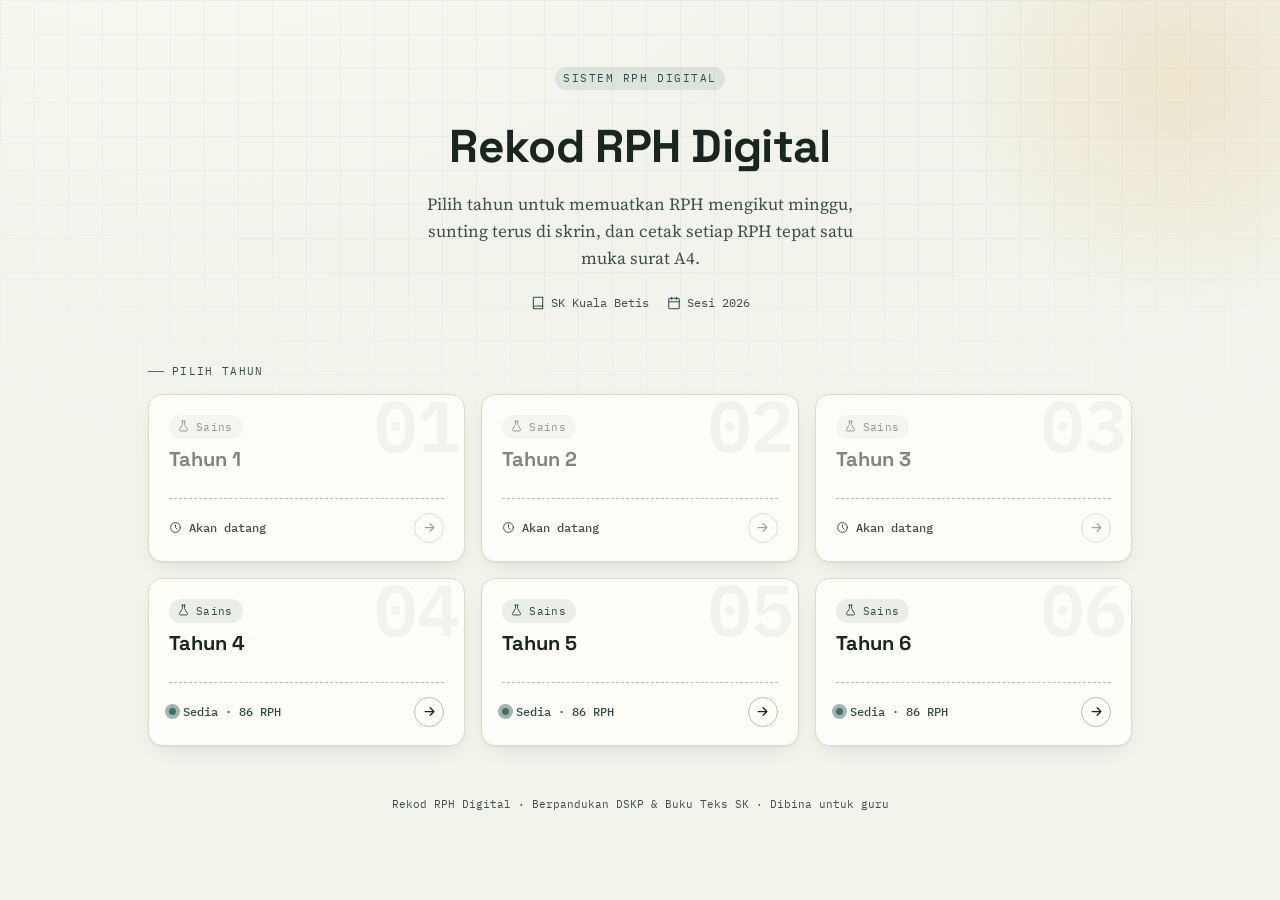
==== index.html @ 285563a9 "add data for y5 and 6" ====
<!DOCTYPE html>
<html lang="ms">
<head>
<meta charset="UTF-8">
<meta name="viewport" content="width=device-width, initial-scale=1, maximum-scale=5">
<title>Sistem RPH Digital · SK Kuala Betis</title>
<meta name="description" content="Pilih tahun untuk menyunting dan mencetak Rancangan Pengajaran Harian (RPH).">

<link rel="preconnect" href="https://fonts.googleapis.com">
<link rel="preconnect" href="https://fonts.gstatic.com" crossorigin>
<link href="https://fonts.googleapis.com/css2?family=Space+Grotesk:wght@500;600;700&family=Source+Serif+4:opsz,wght@8..60,400;8..60,600&family=IBM+Plex+Mono:wght@400;500;600&display=swap" rel="stylesheet">

<link rel="stylesheet" href="assets/style.css">
<link rel="stylesheet" href="assets/landing.css">
</head>
<body class="landing">

<div class="landing-backdrop" aria-hidden="true"></div>
<div class="landing-blob" aria-hidden="true"></div>

<header class="hero">
  <span class="brand-mark">SISTEM RPH DIGITAL</span>
  <h1>Rekod RPH Digital</h1>
  <p>Pilih tahun untuk memuatkan RPH mengikut minggu, sunting terus di skrin, dan cetak setiap RPH tepat satu muka surat A4.</p>
  <div class="hero-meta">
    <span>
      <svg viewBox="0 0 24 24" fill="none" stroke-width="1.8" stroke-linecap="round" stroke-linejoin="round"><path d="M4 19.5A2.5 2.5 0 0 1 6.5 17H20"/><path d="M6.5 2H20v20H6.5A2.5 2.5 0 0 1 4 19.5v-15A2.5 2.5 0 0 1 6.5 2z"/></svg>
      SK Kuala Betis
    </span>
    <span>
      <svg viewBox="0 0 24 24" fill="none" stroke-width="1.8" stroke-linecap="round" stroke-linejoin="round"><rect x="3" y="4" width="18" height="18" rx="2"/><path d="M16 2v4M8 2v4M3 10h18"/></svg>
      Sesi 2026
    </span>
  </div>
</header>

<section class="year-section" aria-label="Senarai tahun">
  <p class="section-label">Pilih Tahun</p>
  <div class="year-grid" id="yearGrid">
    <!-- Tahun 1 -->
    <div class="year-card is-disabled" role="group" aria-label="Tahun 1, akan datang">
      <span class="year-num">01</span>
      <span class="subject-chip">
        <svg viewBox="0 0 24 24" fill="none" stroke-width="1.8" stroke-linecap="round" stroke-linejoin="round"><path d="M9 2h6M10 2v6.2a2 2 0 0 1-.4 1.2L4.8 17a2 2 0 0 0 1.6 3.2h11.2A2 2 0 0 0 19.2 17l-4.8-7.6A2 2 0 0 1 14 8.2V2"/></svg>
        Sains
      </span>
      <h2 class="year-card-title">Tahun 1</h2>
      <div class="status-row">
        <span class="status-text">
          <svg viewBox="0 0 24 24" width="13" height="13" fill="none" stroke="currentColor" stroke-width="1.8" stroke-linecap="round" stroke-linejoin="round"><circle cx="12" cy="12" r="9"/><path d="M12 7v5l3 3"/></svg>
          Akan datang
        </span>
        <span class="card-arrow"><svg viewBox="0 0 24 24" fill="none" stroke-width="2" stroke-linecap="round" stroke-linejoin="round"><path d="M5 12h14M13 6l6 6-6 6"/></svg></span>
      </div>
    </div>

    <!-- Tahun 2 -->
    <div class="year-card is-disabled" role="group" aria-label="Tahun 2, akan datang">
      <span class="year-num">02</span>
      <span class="subject-chip">
        <svg viewBox="0 0 24 24" fill="none" stroke-width="1.8" stroke-linecap="round" stroke-linejoin="round"><path d="M9 2h6M10 2v6.2a2 2 0 0 1-.4 1.2L4.8 17a2 2 0 0 0 1.6 3.2h11.2A2 2 0 0 0 19.2 17l-4.8-7.6A2 2 0 0 1 14 8.2V2"/></svg>
        Sains
      </span>
      <h2 class="year-card-title">Tahun 2</h2>
      <div class="status-row">
        <span class="status-text">
          <svg viewBox="0 0 24 24" width="13" height="13" fill="none" stroke="currentColor" stroke-width="1.8" stroke-linecap="round" stroke-linejoin="round"><circle cx="12" cy="12" r="9"/><path d="M12 7v5l3 3"/></svg>
          Akan datang
        </span>
        <span class="card-arrow"><svg viewBox="0 0 24 24" fill="none" stroke-width="2" stroke-linecap="round" stroke-linejoin="round"><path d="M5 12h14M13 6l6 6-6 6"/></svg></span>
      </div>
    </div>

    <!-- Tahun 3 -->
    <div class="year-card is-disabled" role="group" aria-label="Tahun 3, akan datang">
      <span class="year-num">03</span>
      <span class="subject-chip">
        <svg viewBox="0 0 24 24" fill="none" stroke-width="1.8" stroke-linecap="round" stroke-linejoin="round"><path d="M9 2h6M10 2v6.2a2 2 0 0 1-.4 1.2L4.8 17a2 2 0 0 0 1.6 3.2h11.2A2 2 0 0 0 19.2 17l-4.8-7.6A2 2 0 0 1 14 8.2V2"/></svg>
        Sains
      </span>
      <h2 class="year-card-title">Tahun 3</h2>
      <div class="status-row">
        <span class="status-text">
          <svg viewBox="0 0 24 24" width="13" height="13" fill="none" stroke="currentColor" stroke-width="1.8" stroke-linecap="round" stroke-linejoin="round"><circle cx="12" cy="12" r="9"/><path d="M12 7v5l3 3"/></svg>
          Akan datang
        </span>
        <span class="card-arrow"><svg viewBox="0 0 24 24" fill="none" stroke-width="2" stroke-linecap="round" stroke-linejoin="round"><path d="M5 12h14M13 6l6 6-6 6"/></svg></span>
      </div>
    </div>

    <!-- Tahun 4 — active -->
    <a class="year-card is-active" href="rph-sains-tahun4.html" aria-label="Tahun 4, Sains, sedia digunakan">
      <span class="year-num">04</span>
      <span class="subject-chip">
        <svg viewBox="0 0 24 24" fill="none" stroke-width="1.8" stroke-linecap="round" stroke-linejoin="round"><path d="M9 2h6M10 2v6.2a2 2 0 0 1-.4 1.2L4.8 17a2 2 0 0 0 1.6 3.2h11.2A2 2 0 0 0 19.2 17l-4.8-7.6A2 2 0 0 1 14 8.2V2"/></svg>
        Sains
      </span>
      <h2 class="year-card-title">Tahun 4</h2>
      <div class="status-row">
        <span class="status-text">
          <span class="pulse-dot" aria-hidden="true"></span>
          Sedia · 86 RPH
        </span>
        <span class="card-arrow"><svg viewBox="0 0 24 24" fill="none" stroke-width="2" stroke-linecap="round" stroke-linejoin="round"><path d="M5 12h14M13 6l6 6-6 6"/></svg></span>
      </div>
    </a>

    <!-- Tahun 5 -->
    <a class="year-card is-active" href="rph-sains-tahun5.html" aria-label="Tahun 5, Sains, sedia digunakan">
      <span class="year-num">05</span>
      <span class="subject-chip">
        <svg viewBox="0 0 24 24" fill="none" stroke-width="1.8" stroke-linecap="round" stroke-linejoin="round"><path d="M9 2h6M10 2v6.2a2 2 0 0 1-.4 1.2L4.8 17a2 2 0 0 0 1.6 3.2h11.2A2 2 0 0 0 19.2 17l-4.8-7.6A2 2 0 0 1 14 8.2V2"/></svg>
        Sains
      </span>
      <h2 class="year-card-title">Tahun 5</h2>
      <div class="status-row">
        <span class="status-text">
          <span class="pulse-dot" aria-hidden="true"></span>
          Sedia · 86 RPH
        </span>
        <span class="card-arrow"><svg viewBox="0 0 24 24" fill="none" stroke-width="2" stroke-linecap="round" stroke-linejoin="round"><path d="M5 12h14M13 6l6 6-6 6"/></svg></span>
      </div>
    </a>

    <!-- Tahun 6 -->
    <a class="year-card is-active" href="rph-sains-tahun6.html" aria-label="Tahun 6, Sains, sedia digunakan">
      <span class="year-num">06</span>
      <span class="subject-chip">
        <svg viewBox="0 0 24 24" fill="none" stroke-width="1.8" stroke-linecap="round" stroke-linejoin="round"><path d="M9 2h6M10 2v6.2a2 2 0 0 1-.4 1.2L4.8 17a2 2 0 0 0 1.6 3.2h11.2A2 2 0 0 0 19.2 17l-4.8-7.6A2 2 0 0 1 14 8.2V2"/></svg>
        Sains
      </span>
      <h2 class="year-card-title">Tahun 6</h2>
      <div class="status-row">
        <span class="status-text">
          <span class="pulse-dot" aria-hidden="true"></span>
          Sedia · 86 RPH
        </span>
        <span class="card-arrow"><svg viewBox="0 0 24 24" fill="none" stroke-width="2" stroke-linecap="round" stroke-linejoin="round"><path d="M5 12h14M13 6l6 6-6 6"/></svg></span>
      </div>
    </a>
  </div>
</section>

<footer class="landing-footer">
  Rekod RPH Digital · Berpandukan DSKP &amp; Buku Teks SK · Dibina untuk guru
</footer>

</body>
</html>
---- assets/style.css ----
/* ==========================================================================
   RPH Digital — Design tokens
   Palette: pine ink notebook cover + sage paper + amber highlighter
   Type: Space Grotesk (display/UI) · Source Serif 4 (document body) · IBM Plex Mono (meta/codes)
   ========================================================================== */

:root {
  --ink: #17261f;
  --ink-soft: #3f5148;
  --paper: #f2f4ec;
  --paper-warm: #eceee3;
  --card: #fffdf7;
  --line: #d9dcc9;
  --line-strong: #b9c0a6;
  --amber: #d99a2b;
  --amber-ink: #6b4a10;
  --moss: #3f7168;
  --moss-deep: #2b5049;
  --rust: #b8503f;
  --shadow: 0 1px 2px rgba(23, 38, 31, 0.06), 0 8px 24px -12px rgba(23, 38, 31, 0.18);

  --font-display: "Space Grotesk", "Segoe UI", sans-serif;
  --font-body: "Source Serif 4", Georgia, serif;
  --font-mono: "IBM Plex Mono", ui-monospace, monospace;

  --radius: 14px;
  --radius-sm: 8px;
  --gutter: clamp(14px, 4vw, 28px);
}

* { box-sizing: border-box; }

html { -webkit-text-size-adjust: 100%; }

body {
  margin: 0;
  background:
    radial-gradient(1200px 600px at 15% -10%, #f8f9f1 0%, transparent 55%),
    var(--paper);
  color: var(--ink);
  font-family: var(--font-body);
  line-height: 1.5;
  -webkit-font-smoothing: antialiased;
}

::selection { background: var(--amber); color: var(--ink); }

button {
  font-family: var(--font-display);
  cursor: pointer;
}

:focus-visible {
  outline: 2.5px solid var(--moss);
  outline-offset: 2px;
  border-radius: 4px;
}

a { color: var(--moss-deep); }

/* ==========================================================================
   Top bar
   ========================================================================== */

.topbar {
  padding: 20px var(--gutter) 8px;
  display: flex;
  align-items: baseline;
  justify-content: space-between;
  gap: 12px;
  flex-wrap: wrap;
}

.brand-mark {
  display: inline-block;
  font-family: var(--font-mono);
  font-size: 11px;
  letter-spacing: 0.14em;
  color: var(--moss-deep);
  background: rgba(63, 113, 104, 0.12);
  padding: 3px 8px;
  border-radius: 999px;
  margin-bottom: 8px;
}

.topbar h1 {
  font-family: var(--font-display);
  font-size: clamp(22px, 5vw, 30px);
  font-weight: 700;
  margin: 0;
  letter-spacing: -0.01em;
  color: var(--ink);
}

.school-line {
  font-family: var(--font-mono);
  font-size: 12px;
  color: var(--ink-soft);
  white-space: nowrap;
}

/* ==========================================================================
   Week picker — horizontal notebook-index strip
   ========================================================================== */

.week-picker {
  display: flex;
  align-items: center;
  gap: 6px;
  padding: 10px var(--gutter);
  position: sticky;
  top: 0;
  z-index: 20;
  background: linear-gradient(var(--paper) 82%, transparent);
  backdrop-filter: blur(6px);
}

.week-nav {
  flex: 0 0 auto;
  width: 36px;
  height: 36px;
  border-radius: 50%;
  border: 1.5px solid var(--line-strong);
  background: var(--card);
  color: var(--ink);
  font-size: 18px;
  line-height: 1;
  display: grid;
  place-items: center;
  box-shadow: var(--shadow);
  transition: transform 0.15s ease;
}
.week-nav:active { transform: scale(0.92); }

.week-scroll {
  flex: 1 1 auto;
  display: flex;
  gap: 6px;
  overflow-x: auto;
  scroll-behavior: smooth;
  padding: 4px 2px;
  scrollbar-width: thin;
}
.week-scroll::-webkit-scrollbar { height: 5px; }
.week-scroll::-webkit-scrollbar-thumb { background: var(--line-strong); border-radius: 10px; }

.week-chip {
  flex: 0 0 auto;
  min-width: 42px;
  height: 42px;
  border-radius: 10px;
  border: 1.5px solid var(--line);
  background: var(--card);
  font-family: var(--font-mono);
  font-size: 13px;
  font-weight: 500;
  color: var(--ink-soft);
  display: grid;
  place-items: center;
  transition: all 0.15s ease;
}
.week-chip:hover { border-color: var(--moss); color: var(--moss-deep); }
.week-chip.active {
  background: var(--ink);
  border-color: var(--ink);
  color: var(--paper);
  font-weight: 600;
  transform: translateY(-2px);
  box-shadow: var(--shadow);
}

/* ==========================================================================
   Toolbar
   ========================================================================== */

.toolbar {
  display: flex;
  align-items: center;
  justify-content: space-between;
  gap: 10px;
  padding: 6px var(--gutter) 14px;
  flex-wrap: wrap;
}

.toolbar-info {
  font-family: var(--font-mono);
  font-size: 12.5px;
  color: var(--ink-soft);
}
.toolbar-info b { color: var(--ink); font-weight: 600; }

.toolbar-actions { display: flex; gap: 8px; flex-wrap: wrap; }

.btn {
  border: none;
  border-radius: 999px;
  padding: 10px 18px;
  font-size: 13.5px;
  font-weight: 600;
  letter-spacing: 0.01em;
  display: inline-flex;
  align-items: center;
  gap: 6px;
  transition: transform 0.12s ease, box-shadow 0.12s ease, background 0.15s ease;
}
.btn:active { transform: scale(0.96); }

.btn-primary {
  background: var(--ink);
  color: var(--paper);
  box-shadow: var(--shadow);
}
.btn-primary:hover { background: var(--moss-deep); }

.btn-ghost {
  background: transparent;
  color: var(--ink);
  border: 1.5px solid var(--line-strong);
}
.btn-ghost:hover { border-color: var(--moss); color: var(--moss-deep); }

.btn-sm { padding: 6px 12px; font-size: 12px; }

.btn-danger { color: var(--rust); border-color: rgba(184, 80, 63, 0.4); }
.btn-danger:hover { border-color: var(--rust); background: rgba(184, 80, 63, 0.08); }

/* ==========================================================================
   Data drawer (backup / restore / reset)
   ========================================================================== */

.drawer {
  margin: 0 var(--gutter) 14px;
  border: 1.5px dashed var(--line-strong);
  border-radius: var(--radius);
  padding: 14px 16px;
  background: rgba(255, 253, 247, 0.6);
  display: none;
  flex-direction: column;
  gap: 10px;
}
.drawer.open { display: flex; }
.drawer p { margin: 0; font-size: 13px; color: var(--ink-soft); }
.drawer-row { display: flex; gap: 8px; flex-wrap: wrap; align-items: center; }

/* ==========================================================================
   Cards
   ========================================================================== */

.cards {
  padding: 4px var(--gutter) 60px;
  display: flex;
  flex-direction: column;
  gap: 26px;
  max-width: 760px;
  margin: 0 auto;
}

.rph-card {
  position: relative;
  background: var(--card);
  border: 1px solid var(--line);
  border-radius: var(--radius);
  box-shadow: var(--shadow);
  padding: 26px 22px 22px;
  animation: rise 0.35s ease both;
}
@keyframes rise {
  from { opacity: 0; transform: translateY(10px); }
  to { opacity: 1; transform: translateY(0); }
}
.rph-card + .rph-card { animation-delay: 0.06s; }

.tag {
  position: absolute;
  top: -12px;
  left: 20px;
  background: var(--ink);
  color: var(--paper);
  font-family: var(--font-mono);
  font-size: 11px;
  letter-spacing: 0.08em;
  padding: 5px 10px;
  border-radius: 6px;
  transform: rotate(-1.5deg);
  box-shadow: var(--shadow);
}

.rph-title {
  font-family: var(--font-display);
  font-size: 20px;
  font-weight: 700;
  margin: 10px 0 4px;
  color: var(--ink);
  outline-offset: 3px;
}

.rph-subtitle {
  font-family: var(--font-mono);
  font-size: 11.5px;
  color: var(--moss-deep);
  text-transform: uppercase;
  letter-spacing: 0.08em;
  margin-bottom: 16px;
}

.meta-grid {
  display: grid;
  grid-template-columns: repeat(2, 1fr);
  gap: 10px 16px;
  padding: 14px 14px 12px;
  margin-bottom: 16px;
  background: var(--paper-warm);
  border-radius: var(--radius-sm);
  border: 1px solid var(--line);
}
.meta-field label {
  display: block;
  font-family: var(--font-mono);
  font-size: 9.5px;
  letter-spacing: 0.1em;
  text-transform: uppercase;
  color: var(--ink-soft);
  margin-bottom: 3px;
}
.blank {
  font-family: var(--font-body);
  font-size: 14px;
  min-height: 20px;
  border-bottom: 1.5px dotted var(--line-strong);
  padding: 1px 2px 3px;
}
.blank:empty:before {
  content: attr(data-placeholder);
  color: #a9b0a0;
  font-style: italic;
}
.blank:focus { border-bottom-color: var(--moss); border-bottom-style: solid; }

.field-row { margin-bottom: 15px; }
.field-row:last-child { margin-bottom: 0; }

.eyebrow {
  font-family: var(--font-mono);
  font-size: 10.5px;
  letter-spacing: 0.1em;
  text-transform: uppercase;
  color: var(--moss-deep);
  margin: 0 0 5px;
  display: flex;
  align-items: center;
  gap: 6px;
}
.eyebrow:before {
  content: "";
  width: 6px;
  height: 6px;
  background: var(--amber);
  border-radius: 1px;
  transform: rotate(45deg);
  flex: none;
}

.editable {
  font-size: 14.5px;
  line-height: 1.55;
  padding: 4px 6px;
  border-radius: 6px;
  border: 1px solid transparent;
}
.editable:hover { background: rgba(63, 113, 104, 0.05); }
.editable:focus { border-color: var(--moss); background: #fff; }

textarea.editable {
  width: 100%;
  font-family: var(--font-body);
  resize: vertical;
  min-height: 44px;
  border: 1px solid var(--line);
  background: #fff;
}

.section-block {
  border-top: 1px solid var(--line);
  padding-top: 14px;
  margin-top: 14px;
}

.subhead {
  font-family: var(--font-display);
  font-weight: 600;
  font-size: 13px;
  color: var(--ink);
  margin: 12px 0 6px;
}

.step-list { list-style: none; margin: 0; padding: 0; counter-reset: step; }
.step-item {
  counter-increment: step;
  display: flex;
  gap: 10px;
  align-items: flex-start;
  margin-bottom: 8px;
  padding: 6px 6px 6px 0;
  border-radius: 6px;
}
.step-item:hover { background: rgba(63, 113, 104, 0.05); }
.step-item:before {
  content: counter(step);
  flex: none;
  width: 22px;
  height: 22px;
  border-radius: 50%;
  background: var(--moss);
  color: #fff;
  font-family: var(--font-mono);
  font-size: 11px;
  display: grid;
  place-items: center;
  margin-top: 2px;
}
.step-text {
  flex: 1 1 auto;
  font-size: 14.5px;
  line-height: 1.55;
  padding: 2px 4px;
  border-radius: 5px;
  border: 1px solid transparent;
}
.step-text:focus { border-color: var(--moss); background: #fff; }
.step-remove {
  flex: none;
  background: none;
  border: none;
  color: var(--rust);
  font-size: 16px;
  width: 24px;
  height: 24px;
  border-radius: 50%;
  line-height: 1;
}
.step-remove:hover { background: rgba(184, 80, 63, 0.12); }

.step-add {
  margin-top: 4px;
  background: none;
  border: 1.5px dashed var(--line-strong);
  color: var(--moss-deep);
  border-radius: 8px;
  padding: 7px 12px;
  font-size: 12.5px;
  font-weight: 600;
}
.step-add:hover { border-color: var(--moss); background: rgba(63, 113, 104, 0.06); }

.card-footer {
  display: flex;
  justify-content: space-between;
  align-items: center;
  margin-top: 20px;
  padding-top: 14px;
  border-top: 1px dashed var(--line-strong);
}

.save-state {
  font-family: var(--font-mono);
  font-size: 11px;
  color: var(--ink-soft);
  opacity: 0;
  transition: opacity 0.4s ease;
}
.save-state.show { opacity: 1; }
.save-state.edited { color: var(--amber-ink); }

.empty-state {
  text-align: center;
  padding: 60px 20px;
  color: var(--ink-soft);
  font-family: var(--font-mono);
  font-size: 13px;
}

.toast {
  position: fixed;
  bottom: 18px;
  left: 50%;
  transform: translateX(-50%) translateY(20px);
  background: var(--ink);
  color: var(--paper);
  font-family: var(--font-mono);
  font-size: 12.5px;
  padding: 10px 18px;
  border-radius: 999px;
  box-shadow: var(--shadow);
  opacity: 0;
  pointer-events: none;
  transition: all 0.25s ease;
  z-index: 100;
}
.toast.show { opacity: 1; transform: translateX(-50%) translateY(0); }

.app-footer {
  text-align: center;
  font-family: var(--font-mono);
  font-size: 11px;
  color: var(--ink-soft);
  padding: 10px 20px 40px;
}

@media (min-width: 640px) {
  .meta-grid { grid-template-columns: repeat(4, 1fr); }
}

@media (prefers-reduced-motion: reduce) {
  .rph-card, .btn, .week-chip { animation: none !important; transition: none !important; }
}

/* ==========================================================================
   Print — dedicated #printArea, built at print time to match the required
   RPH table format exactly (Lexend, bordered label/value table, A4).
   ========================================================================== */

#printArea { display: none; }

#printArea h1 {
  text-align: center;
  font-size: 18px;
  margin-bottom: 10px;
  font-family: 'Lexend', sans-serif;
}

#printArea table {
  width: 100%;
  border-collapse: collapse;
  font-family: 'Lexend', sans-serif;
  font-size: 12.5px;
  line-height: 1.5;
  color: #000;
}

#printArea td {
  border: 1px solid #000;
  padding: 6px 8px;
  vertical-align: top;
}

#printArea td.label {
  width: 28%;
  font-weight: 600;
  background-color: #f4f4f4;
}

#printArea td.refleksi { height: 80px; }

#printArea .page-break { page-break-after: always; }

#printArea ol { margin: 0; padding-left: 18px; }
#printArea ol li { margin-bottom: 3px; }

@media print {
  @page { size: A4; margin: 20mm; }

  html, body { background: #fff !important; }

  .topbar, .week-picker, .toolbar, .drawer, .cards, .app-footer, .toast, .no-print {
    display: none !important;
  }

  #printArea { display: block !important; }
}
---- assets/landing.css ----
/* ==========================================================================
   Landing page — builds on tokens declared in style.css (:root)
   ========================================================================== */

body.landing {
  min-height: 100vh;
  overflow-x: hidden;
}

/* faint drifting notebook-grid backdrop */
.landing-backdrop {
  position: fixed;
  inset: 0;
  z-index: -1;
  background-image:
    linear-gradient(rgba(63, 113, 104, 0.055) 1px, transparent 1px),
    linear-gradient(90deg, rgba(63, 113, 104, 0.055) 1px, transparent 1px);
  background-size: 34px 34px;
  mask-image: radial-gradient(ellipse 80% 60% at 50% 0%, #000 40%, transparent 100%);
}

.landing-blob {
  position: fixed;
  width: 480px;
  height: 480px;
  border-radius: 50%;
  background: radial-gradient(circle, rgba(217, 154, 43, 0.16), transparent 70%);
  top: -160px;
  right: -140px;
  z-index: -1;
  animation: drift 16s ease-in-out infinite alternate;
}
@keyframes drift {
  from { transform: translate(0, 0) scale(1); }
  to { transform: translate(-24px, 30px) scale(1.06); }
}

/* ---------------- hero ---------------- */

.hero {
  padding: clamp(36px, 8vw, 64px) var(--gutter) 10px;
  max-width: 920px;
  margin: 0 auto;
  text-align: center;
}

.hero .brand-mark {
  animation: rise 0.5s ease both;
}

.hero h1 {
  font-family: var(--font-display);
  font-size: clamp(30px, 7vw, 46px);
  font-weight: 700;
  letter-spacing: -0.015em;
  margin: 14px 0 10px;
  color: var(--ink);
  animation: rise 0.5s ease both 0.06s;
}

.hero p {
  font-family: var(--font-body);
  font-size: clamp(14.5px, 2.6vw, 17px);
  color: var(--ink-soft);
  max-width: 52ch;
  margin: 0 auto;
  line-height: 1.6;
  animation: rise 0.5s ease both 0.12s;
}

.hero-meta {
  display: flex;
  justify-content: center;
  gap: 18px;
  margin-top: 22px;
  flex-wrap: wrap;
  font-family: var(--font-mono);
  font-size: 12px;
  color: var(--ink-soft);
  animation: rise 0.5s ease both 0.18s;
}
.hero-meta span { display: inline-flex; align-items: center; gap: 6px; }
.hero-meta svg { width: 14px; height: 14px; stroke: var(--moss-deep); flex: none; }

@keyframes rise {
  from { opacity: 0; transform: translateY(12px); }
  to { opacity: 1; transform: translateY(0); }
}

/* ---------------- year grid ---------------- */

.year-section {
  max-width: 1040px;
  margin: 0 auto;
  padding: 30px var(--gutter) 20px;
}

.section-label {
  font-family: var(--font-mono);
  font-size: 11px;
  letter-spacing: 0.12em;
  text-transform: uppercase;
  color: var(--moss-deep);
  display: flex;
  align-items: center;
  gap: 8px;
  margin-bottom: 14px;
}
.section-label:before {
  content: "";
  width: 16px;
  height: 1.5px;
  background: var(--moss);
}

.year-grid {
  display: grid;
  grid-template-columns: repeat(auto-fill, minmax(240px, 1fr));
  gap: 16px;
}

.year-card {
  position: relative;
  overflow: hidden;
  background: var(--card);
  border: 1px solid var(--line);
  border-radius: var(--radius);
  box-shadow: var(--shadow);
  padding: 20px 20px 18px;
  text-decoration: none;
  color: inherit;
  display: flex;
  flex-direction: column;
  min-height: 168px;
  animation: rise 0.45s ease both;
  transition: transform 0.2s ease, box-shadow 0.2s ease, border-color 0.2s ease;
}
.year-grid .year-card:nth-child(1) { animation-delay: 0.05s; }
.year-grid .year-card:nth-child(2) { animation-delay: 0.10s; }
.year-grid .year-card:nth-child(3) { animation-delay: 0.15s; }
.year-grid .year-card:nth-child(4) { animation-delay: 0.20s; }
.year-grid .year-card:nth-child(5) { animation-delay: 0.25s; }
.year-grid .year-card:nth-child(6) { animation-delay: 0.30s; }

.year-num {
  position: absolute;
  top: -8px;
  right: 4px;
  font-family: var(--font-mono);
  font-weight: 600;
  font-size: 72px;
  color: var(--ink);
  opacity: 0.05;
  line-height: 1;
  pointer-events: none;
  transition: opacity 0.2s ease;
}

.year-card-title {
  font-family: var(--font-display);
  font-size: 20px;
  font-weight: 700;
  color: var(--ink);
  margin: 2px 0 8px;
}

.subject-chip {
  display: inline-flex;
  align-items: center;
  gap: 6px;
  width: fit-content;
  font-family: var(--font-mono);
  font-size: 11px;
  letter-spacing: 0.03em;
  color: var(--moss-deep);
  background: rgba(63, 113, 104, 0.1);
  border-radius: 999px;
  padding: 4px 10px 4px 8px;
  margin-bottom: auto;
}
.subject-chip svg { width: 13px; height: 13px; stroke: currentColor; flex: none; }

.status-row {
  display: flex;
  align-items: center;
  justify-content: space-between;
  margin-top: 16px;
  padding-top: 14px;
  border-top: 1px dashed var(--line-strong);
}

.status-text {
  display: inline-flex;
  align-items: center;
  gap: 7px;
  font-family: var(--font-mono);
  font-size: 12px;
  font-weight: 500;
}

.pulse-dot {
  width: 7px;
  height: 7px;
  border-radius: 50%;
  background: var(--moss);
  flex: none;
  position: relative;
}
.pulse-dot:after {
  content: "";
  position: absolute;
  inset: -4px;
  border-radius: 50%;
  background: var(--moss);
  opacity: 0.5;
  animation: pulse 2.2s ease-out infinite;
}
@keyframes pulse {
  0% { transform: scale(0.6); opacity: 0.55; }
  100% { transform: scale(2.1); opacity: 0; }
}

.card-arrow {
  width: 30px;
  height: 30px;
  border-radius: 50%;
  border: 1.5px solid var(--line-strong);
  display: grid;
  place-items: center;
  flex: none;
  transition: transform 0.2s ease, background 0.2s ease, border-color 0.2s ease;
}
.card-arrow svg { width: 15px; height: 15px; stroke: var(--ink); }

/* active (ready) card */
.year-card.is-active .status-text { color: var(--moss-deep); }
.year-card.is-active:hover {
  transform: translateY(-5px);
  box-shadow: 0 4px 8px rgba(23,38,31,0.08), 0 20px 34px -16px rgba(23,38,31,0.28);
  border-color: var(--moss);
}
.year-card.is-active:hover .year-num { opacity: 0.09; }
.year-card.is-active:hover .card-arrow {
  background: var(--ink);
  border-color: var(--ink);
  transform: translateX(3px);
}
.year-card.is-active:hover .card-arrow svg { stroke: var(--paper); }
.year-card.is-active:active { transform: translateY(-2px) scale(0.99); }

/* disabled (coming soon) card */
.year-card.is-disabled {
  cursor: default;
  color: inherit;
}
.year-card.is-disabled .year-card-title,
.year-card.is-disabled .subject-chip { opacity: 0.55; }
.year-card.is-disabled .status-text { color: var(--ink-soft); }
.year-card.is-disabled .card-arrow { opacity: 0.5; }
.year-card.is-disabled .card-arrow svg { stroke: var(--ink-soft); }

/* ---------------- footer ---------------- */

.landing-footer {
  text-align: center;
  font-family: var(--font-mono);
  font-size: 11px;
  color: var(--ink-soft);
  padding: 30px 20px 46px;
}

@media (prefers-reduced-motion: reduce) {
  .hero *, .year-card, .pulse-dot:after, .landing-blob { animation: none !important; transition: none !important; }
}
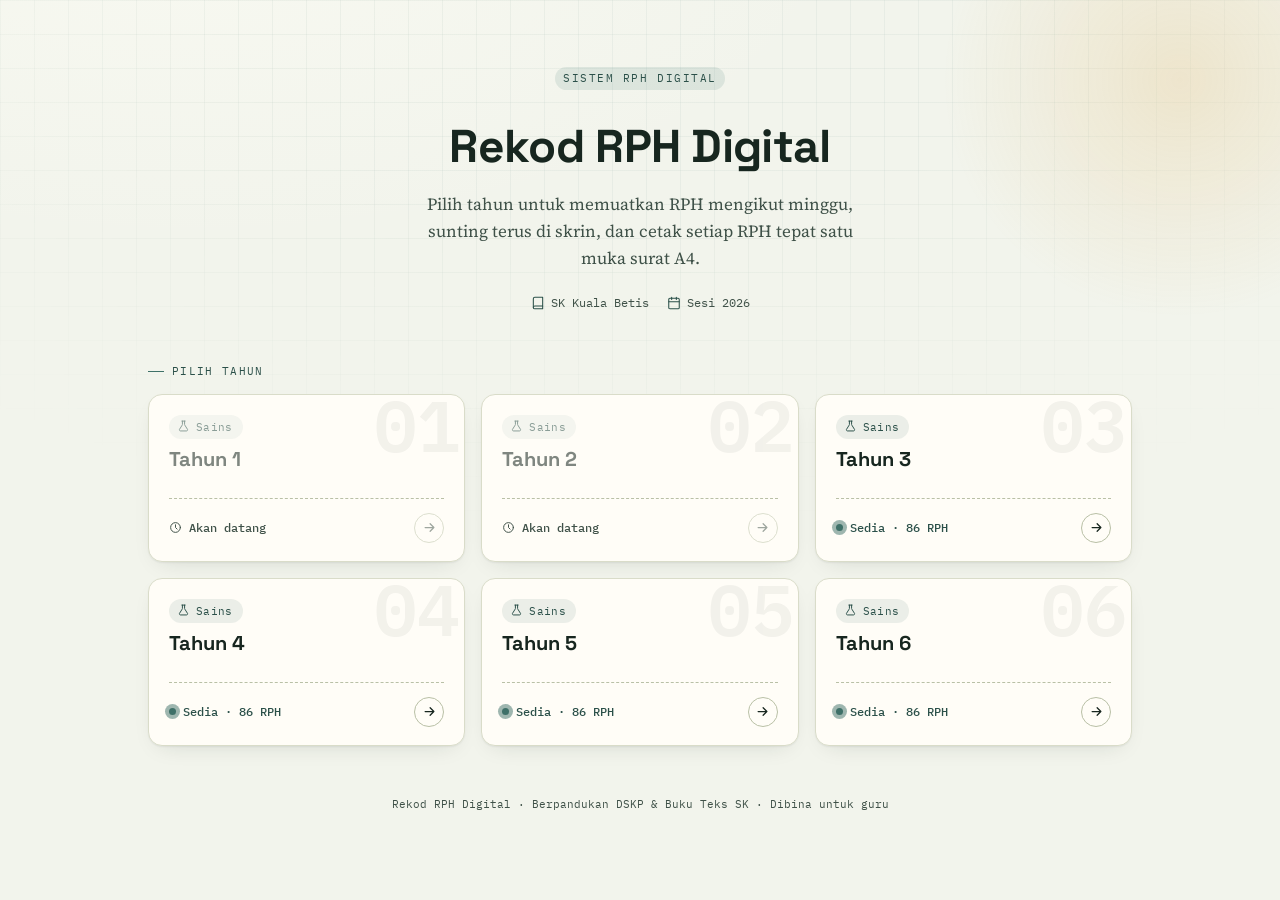
==== commit e40a60c1: "Tambah RPH Sains Tahun 3 (86 RPH, Minggu 1-43) Menambah halaman Tahun 3 pada sistem RPH sedia ada, m" ====
--- a/index.html
+++ b/index.html
@@ -71,8 +71,8 @@
       </div>
     </div>
 
-    <!-- Tahun 3 -->
-    <div class="year-card is-disabled" role="group" aria-label="Tahun 3, akan datang">
+    <!-- Tahun 3 — active -->
+    <a class="year-card is-active" href="rph-sains-tahun3.html" aria-label="Tahun 3, Sains, sedia digunakan">
       <span class="year-num">03</span>
       <span class="subject-chip">
         <svg viewBox="0 0 24 24" fill="none" stroke-width="1.8" stroke-linecap="round" stroke-linejoin="round"><path d="M9 2h6M10 2v6.2a2 2 0 0 1-.4 1.2L4.8 17a2 2 0 0 0 1.6 3.2h11.2A2 2 0 0 0 19.2 17l-4.8-7.6A2 2 0 0 1 14 8.2V2"/></svg>
@@ -81,12 +81,12 @@
       <h2 class="year-card-title">Tahun 3</h2>
       <div class="status-row">
         <span class="status-text">
-          <svg viewBox="0 0 24 24" width="13" height="13" fill="none" stroke="currentColor" stroke-width="1.8" stroke-linecap="round" stroke-linejoin="round"><circle cx="12" cy="12" r="9"/><path d="M12 7v5l3 3"/></svg>
-          Akan datang
+          <span class="pulse-dot" aria-hidden="true"></span>
+          Sedia · 86 RPH
         </span>
         <span class="card-arrow"><svg viewBox="0 0 24 24" fill="none" stroke-width="2" stroke-linecap="round" stroke-linejoin="round"><path d="M5 12h14M13 6l6 6-6 6"/></svg></span>
       </div>
-    </div>
+    </a>
 
     <!-- Tahun 4 — active -->
     <a class="year-card is-active" href="rph-sains-tahun4.html" aria-label="Tahun 4, Sains, sedia digunakan">
--- a/assets/style.css
+++ b/assets/style.css
@@ -516,15 +516,33 @@
 
 /* ==========================================================================
    Print — dedicated #printArea, built at print time to match the required
-   RPH table format exactly (Lexend, bordered label/value table, A4).
+   RPH table format (Lexend, bordered label/value table, A4). Each RPH is
+   wrapped in .print-page (fixed to the page's content box) > .print-page-inner
+   (the actual table). app.js measures .print-page-inner's natural height and,
+   only when it would overflow one page, scales it down and clamps
+   .print-page to the exact page-content height — this is what removes the
+   need to manually set the browser's print "scale" to 90% or less.
    ========================================================================== */
 
 #printArea { display: none; }
+
+/* keep these in sync with PRINT_MARGIN_MM in app.js */
+#printArea .print-page {
+  width: 178mm;
+  page-break-after: always;
+  break-after: page;
+}
+#printArea .print-page:last-child {
+  page-break-after: auto;
+  break-after: auto;
+}
+
+#printArea .print-page-inner { transform-origin: top left; }
 
 #printArea h1 {
   text-align: center;
-  font-size: 18px;
-  margin-bottom: 10px;
+  font-size: 16.5px;
+  margin: 0 0 8px;
   font-family: 'Lexend', sans-serif;
 }
 
@@ -532,32 +550,31 @@
   width: 100%;
   border-collapse: collapse;
   font-family: 'Lexend', sans-serif;
-  font-size: 12.5px;
-  line-height: 1.5;
+  font-size: 11px;
+  line-height: 1.4;
   color: #000;
 }
 
 #printArea td {
   border: 1px solid #000;
-  padding: 6px 8px;
+  padding: 4.5px 7px;
   vertical-align: top;
 }
 
 #printArea td.label {
-  width: 28%;
+  width: 26%;
   font-weight: 600;
   background-color: #f4f4f4;
-}
-
-#printArea td.refleksi { height: 80px; }
-
-#printArea .page-break { page-break-after: always; }
-
-#printArea ol { margin: 0; padding-left: 18px; }
-#printArea ol li { margin-bottom: 3px; }
+  white-space: nowrap;
+}
+
+#printArea td.refleksi { height: 60px; }
+
+#printArea ol { margin: 0; padding-left: 16px; }
+#printArea ol li { margin-bottom: 2px; }
 
 @media print {
-  @page { size: A4; margin: 20mm; }
+  @page { size: A4; margin: 16mm; }
 
   html, body { background: #fff !important; }
 
@@ -568,3 +585,4 @@
   #printArea { display: block !important; }
 }
 
+
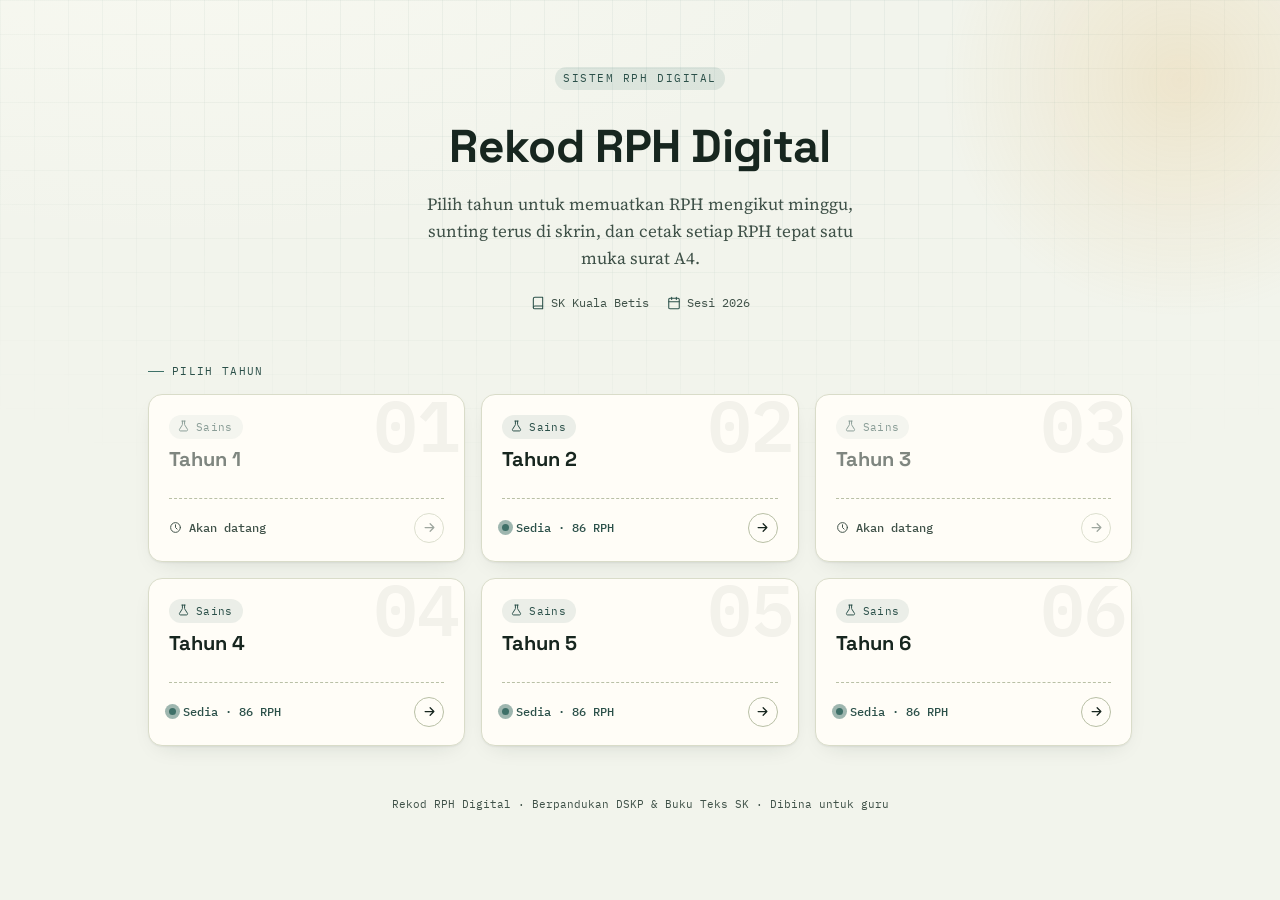
==== commit 317c4437: "Tambah RPH Sains Tahun 2 (86 RPH, Minggu 1-43) Menambah halaman Tahun 2, menggunakan semula app.js d" ====
--- a/index.html
+++ b/index.html
@@ -54,8 +54,8 @@
       </div>
     </div>
 
-    <!-- Tahun 2 -->
-    <div class="year-card is-disabled" role="group" aria-label="Tahun 2, akan datang">
+    <!-- Tahun 2 — active -->
+    <a class="year-card is-active" href="rph-sains-tahun2.html" aria-label="Tahun 2, Sains, sedia digunakan">
       <span class="year-num">02</span>
       <span class="subject-chip">
         <svg viewBox="0 0 24 24" fill="none" stroke-width="1.8" stroke-linecap="round" stroke-linejoin="round"><path d="M9 2h6M10 2v6.2a2 2 0 0 1-.4 1.2L4.8 17a2 2 0 0 0 1.6 3.2h11.2A2 2 0 0 0 19.2 17l-4.8-7.6A2 2 0 0 1 14 8.2V2"/></svg>
@@ -64,15 +64,15 @@
       <h2 class="year-card-title">Tahun 2</h2>
       <div class="status-row">
         <span class="status-text">
-          <svg viewBox="0 0 24 24" width="13" height="13" fill="none" stroke="currentColor" stroke-width="1.8" stroke-linecap="round" stroke-linejoin="round"><circle cx="12" cy="12" r="9"/><path d="M12 7v5l3 3"/></svg>
-          Akan datang
+          <span class="pulse-dot" aria-hidden="true"></span>
+          Sedia · 86 RPH
         </span>
         <span class="card-arrow"><svg viewBox="0 0 24 24" fill="none" stroke-width="2" stroke-linecap="round" stroke-linejoin="round"><path d="M5 12h14M13 6l6 6-6 6"/></svg></span>
       </div>
-    </div>
+    </a>
 
-    <!-- Tahun 3 — active -->
-    <a class="year-card is-active" href="rph-sains-tahun3.html" aria-label="Tahun 3, Sains, sedia digunakan">
+    <!-- Tahun 3 -->
+    <div class="year-card is-disabled" role="group" aria-label="Tahun 3, akan datang">
       <span class="year-num">03</span>
       <span class="subject-chip">
         <svg viewBox="0 0 24 24" fill="none" stroke-width="1.8" stroke-linecap="round" stroke-linejoin="round"><path d="M9 2h6M10 2v6.2a2 2 0 0 1-.4 1.2L4.8 17a2 2 0 0 0 1.6 3.2h11.2A2 2 0 0 0 19.2 17l-4.8-7.6A2 2 0 0 1 14 8.2V2"/></svg>
@@ -81,12 +81,12 @@
       <h2 class="year-card-title">Tahun 3</h2>
       <div class="status-row">
         <span class="status-text">
-          <span class="pulse-dot" aria-hidden="true"></span>
-          Sedia · 86 RPH
+          <svg viewBox="0 0 24 24" width="13" height="13" fill="none" stroke="currentColor" stroke-width="1.8" stroke-linecap="round" stroke-linejoin="round"><circle cx="12" cy="12" r="9"/><path d="M12 7v5l3 3"/></svg>
+          Akan datang
         </span>
         <span class="card-arrow"><svg viewBox="0 0 24 24" fill="none" stroke-width="2" stroke-linecap="round" stroke-linejoin="round"><path d="M5 12h14M13 6l6 6-6 6"/></svg></span>
       </div>
-    </a>
+    </div>
 
     <!-- Tahun 4 — active -->
     <a class="year-card is-active" href="rph-sains-tahun4.html" aria-label="Tahun 4, Sains, sedia digunakan">
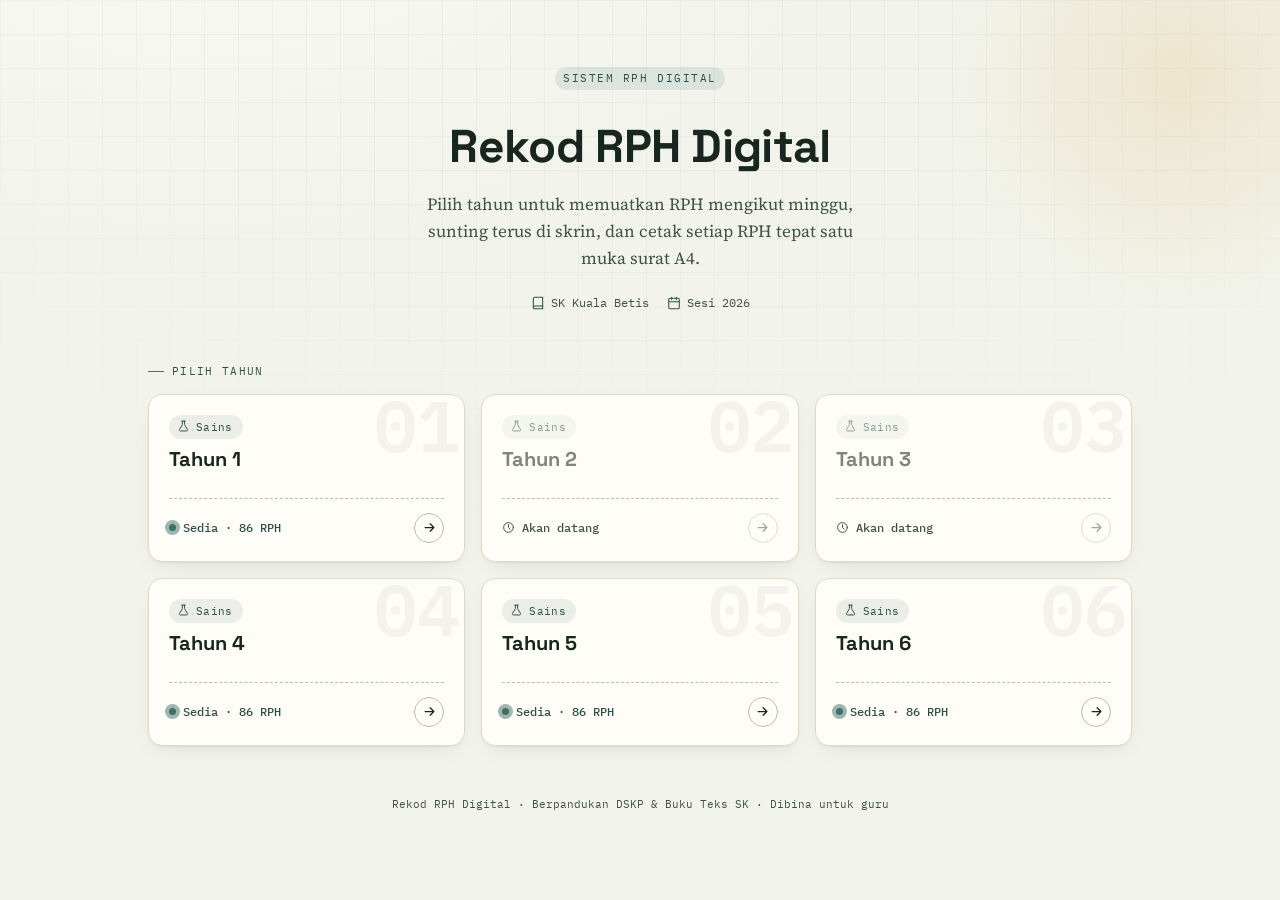
==== commit cc183b9b: "Tambah RPH Sains Tahun 1 (86 RPH, Minggu 1-43) Menambah halaman Tahun 1, menggunakan semula app.js d" ====
--- a/index.html
+++ b/index.html
@@ -37,8 +37,8 @@
 <section class="year-section" aria-label="Senarai tahun">
   <p class="section-label">Pilih Tahun</p>
   <div class="year-grid" id="yearGrid">
-    <!-- Tahun 1 -->
-    <div class="year-card is-disabled" role="group" aria-label="Tahun 1, akan datang">
+    <!-- Tahun 1 — active -->
+    <a class="year-card is-active" href="rph-sains-tahun1.html" aria-label="Tahun 1, Sains, sedia digunakan">
       <span class="year-num">01</span>
       <span class="subject-chip">
         <svg viewBox="0 0 24 24" fill="none" stroke-width="1.8" stroke-linecap="round" stroke-linejoin="round"><path d="M9 2h6M10 2v6.2a2 2 0 0 1-.4 1.2L4.8 17a2 2 0 0 0 1.6 3.2h11.2A2 2 0 0 0 19.2 17l-4.8-7.6A2 2 0 0 1 14 8.2V2"/></svg>
@@ -47,15 +47,15 @@
       <h2 class="year-card-title">Tahun 1</h2>
       <div class="status-row">
         <span class="status-text">
-          <svg viewBox="0 0 24 24" width="13" height="13" fill="none" stroke="currentColor" stroke-width="1.8" stroke-linecap="round" stroke-linejoin="round"><circle cx="12" cy="12" r="9"/><path d="M12 7v5l3 3"/></svg>
-          Akan datang
+          <span class="pulse-dot" aria-hidden="true"></span>
+          Sedia · 86 RPH
         </span>
         <span class="card-arrow"><svg viewBox="0 0 24 24" fill="none" stroke-width="2" stroke-linecap="round" stroke-linejoin="round"><path d="M5 12h14M13 6l6 6-6 6"/></svg></span>
       </div>
-    </div>
+    </a>
 
-    <!-- Tahun 2 — active -->
-    <a class="year-card is-active" href="rph-sains-tahun2.html" aria-label="Tahun 2, Sains, sedia digunakan">
+    <!-- Tahun 2 -->
+    <div class="year-card is-disabled" role="group" aria-label="Tahun 2, akan datang">
       <span class="year-num">02</span>
       <span class="subject-chip">
         <svg viewBox="0 0 24 24" fill="none" stroke-width="1.8" stroke-linecap="round" stroke-linejoin="round"><path d="M9 2h6M10 2v6.2a2 2 0 0 1-.4 1.2L4.8 17a2 2 0 0 0 1.6 3.2h11.2A2 2 0 0 0 19.2 17l-4.8-7.6A2 2 0 0 1 14 8.2V2"/></svg>
@@ -64,12 +64,12 @@
       <h2 class="year-card-title">Tahun 2</h2>
       <div class="status-row">
         <span class="status-text">
-          <span class="pulse-dot" aria-hidden="true"></span>
-          Sedia · 86 RPH
+          <svg viewBox="0 0 24 24" width="13" height="13" fill="none" stroke="currentColor" stroke-width="1.8" stroke-linecap="round" stroke-linejoin="round"><circle cx="12" cy="12" r="9"/><path d="M12 7v5l3 3"/></svg>
+          Akan datang
         </span>
         <span class="card-arrow"><svg viewBox="0 0 24 24" fill="none" stroke-width="2" stroke-linecap="round" stroke-linejoin="round"><path d="M5 12h14M13 6l6 6-6 6"/></svg></span>
       </div>
-    </a>
+    </div>
 
     <!-- Tahun 3 -->
     <div class="year-card is-disabled" role="group" aria-label="Tahun 3, akan datang">
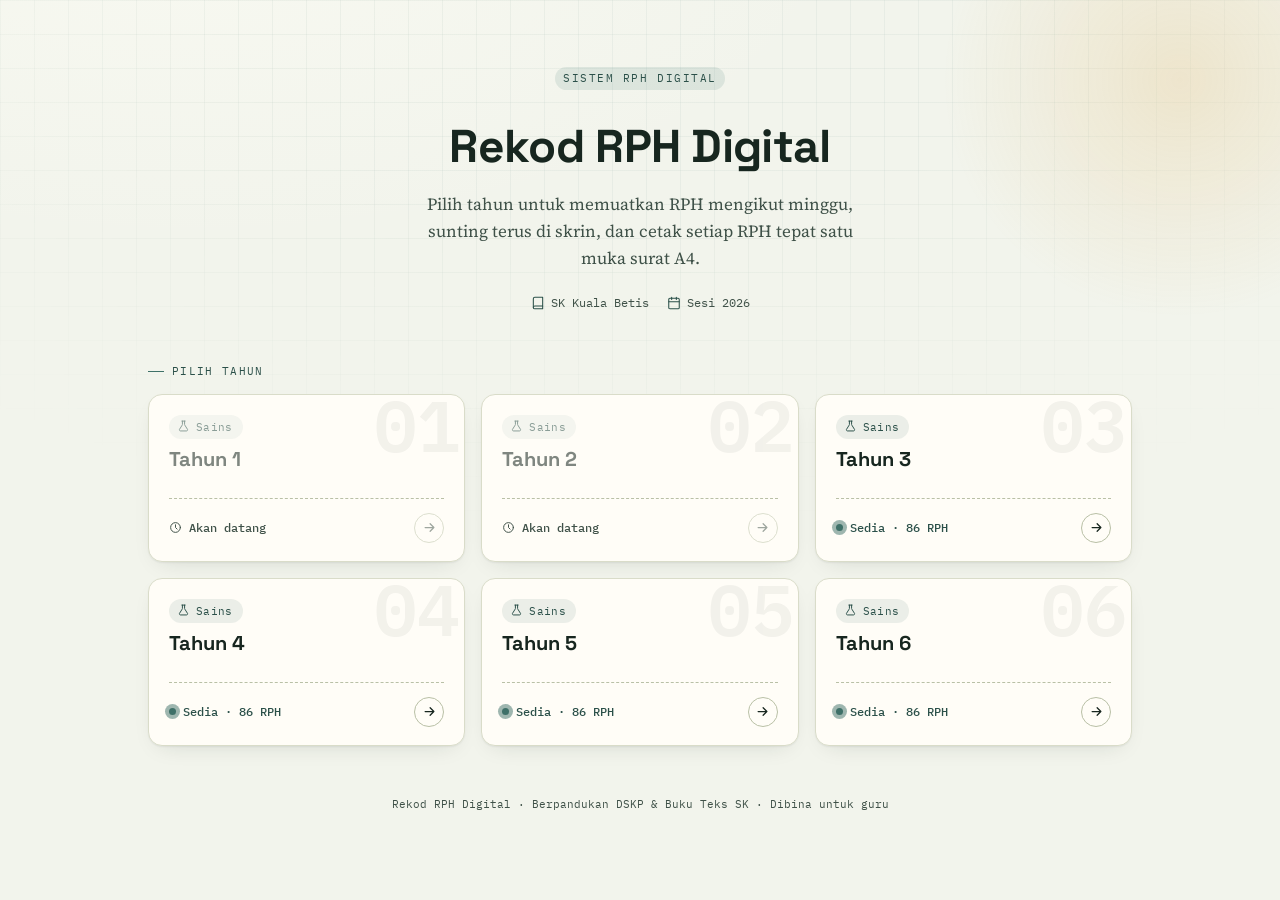
==== commit eb81aa80: "Merge pull request #2 from alimie/feat/rph-tahun3" ====
--- a/index.html
+++ b/index.html
@@ -37,8 +37,8 @@
 <section class="year-section" aria-label="Senarai tahun">
   <p class="section-label">Pilih Tahun</p>
   <div class="year-grid" id="yearGrid">
-    <!-- Tahun 1 — active -->
-    <a class="year-card is-active" href="rph-sains-tahun1.html" aria-label="Tahun 1, Sains, sedia digunakan">
+    <!-- Tahun 1 -->
+    <div class="year-card is-disabled" role="group" aria-label="Tahun 1, akan datang">
       <span class="year-num">01</span>
       <span class="subject-chip">
         <svg viewBox="0 0 24 24" fill="none" stroke-width="1.8" stroke-linecap="round" stroke-linejoin="round"><path d="M9 2h6M10 2v6.2a2 2 0 0 1-.4 1.2L4.8 17a2 2 0 0 0 1.6 3.2h11.2A2 2 0 0 0 19.2 17l-4.8-7.6A2 2 0 0 1 14 8.2V2"/></svg>
@@ -47,12 +47,12 @@
       <h2 class="year-card-title">Tahun 1</h2>
       <div class="status-row">
         <span class="status-text">
-          <span class="pulse-dot" aria-hidden="true"></span>
-          Sedia · 86 RPH
+          <svg viewBox="0 0 24 24" width="13" height="13" fill="none" stroke="currentColor" stroke-width="1.8" stroke-linecap="round" stroke-linejoin="round"><circle cx="12" cy="12" r="9"/><path d="M12 7v5l3 3"/></svg>
+          Akan datang
         </span>
         <span class="card-arrow"><svg viewBox="0 0 24 24" fill="none" stroke-width="2" stroke-linecap="round" stroke-linejoin="round"><path d="M5 12h14M13 6l6 6-6 6"/></svg></span>
       </div>
-    </a>
+    </div>
 
     <!-- Tahun 2 -->
     <div class="year-card is-disabled" role="group" aria-label="Tahun 2, akan datang">
@@ -71,8 +71,8 @@
       </div>
     </div>
 
-    <!-- Tahun 3 -->
-    <div class="year-card is-disabled" role="group" aria-label="Tahun 3, akan datang">
+    <!-- Tahun 3 — active -->
+    <a class="year-card is-active" href="rph-sains-tahun3.html" aria-label="Tahun 3, Sains, sedia digunakan">
       <span class="year-num">03</span>
       <span class="subject-chip">
         <svg viewBox="0 0 24 24" fill="none" stroke-width="1.8" stroke-linecap="round" stroke-linejoin="round"><path d="M9 2h6M10 2v6.2a2 2 0 0 1-.4 1.2L4.8 17a2 2 0 0 0 1.6 3.2h11.2A2 2 0 0 0 19.2 17l-4.8-7.6A2 2 0 0 1 14 8.2V2"/></svg>
@@ -81,12 +81,12 @@
       <h2 class="year-card-title">Tahun 3</h2>
       <div class="status-row">
         <span class="status-text">
-          <svg viewBox="0 0 24 24" width="13" height="13" fill="none" stroke="currentColor" stroke-width="1.8" stroke-linecap="round" stroke-linejoin="round"><circle cx="12" cy="12" r="9"/><path d="M12 7v5l3 3"/></svg>
-          Akan datang
+          <span class="pulse-dot" aria-hidden="true"></span>
+          Sedia · 86 RPH
         </span>
         <span class="card-arrow"><svg viewBox="0 0 24 24" fill="none" stroke-width="2" stroke-linecap="round" stroke-linejoin="round"><path d="M5 12h14M13 6l6 6-6 6"/></svg></span>
       </div>
-    </div>
+    </a>
 
     <!-- Tahun 4 — active -->
     <a class="year-card is-active" href="rph-sains-tahun4.html" aria-label="Tahun 4, Sains, sedia digunakan">
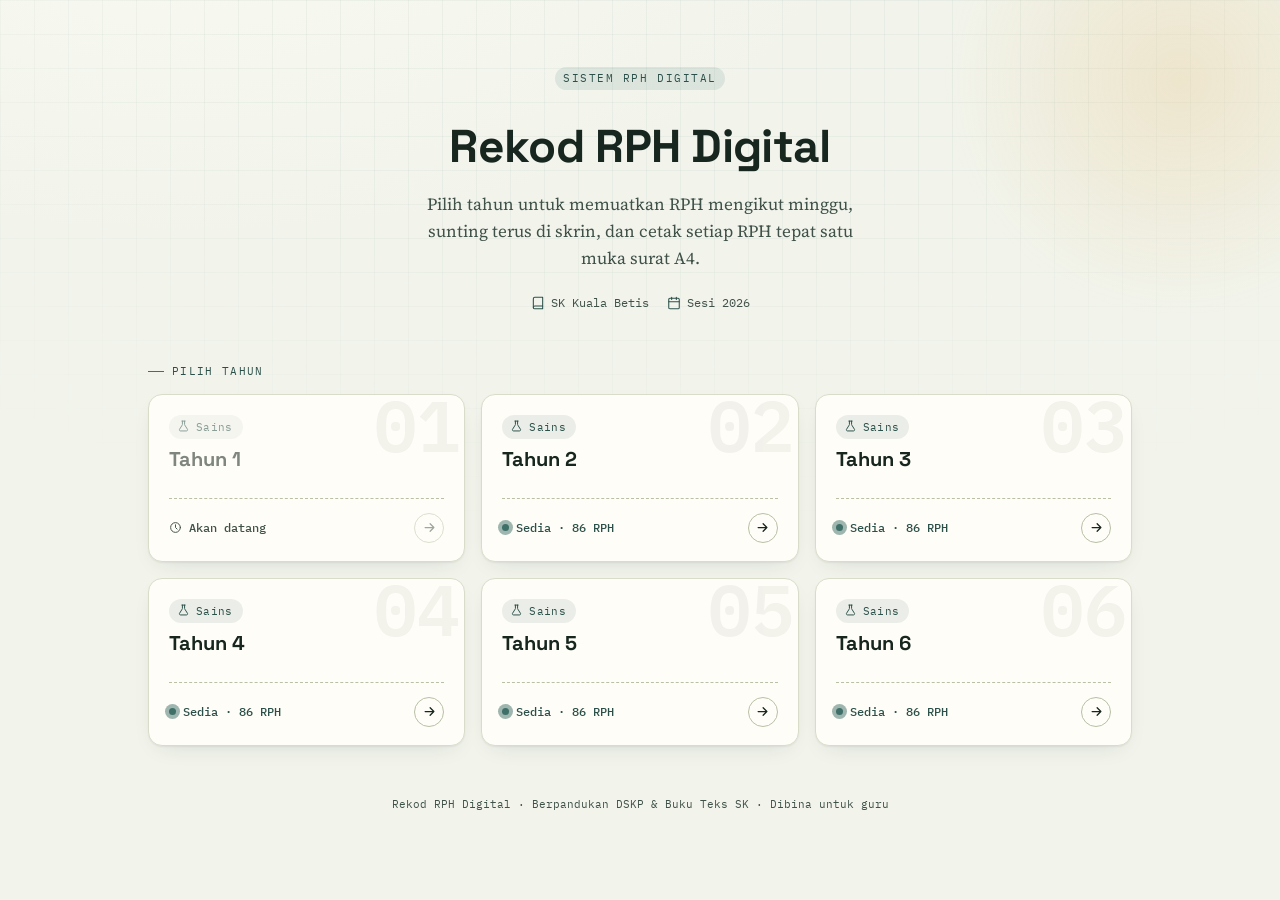
==== commit 3149d694: "Merge pull request #3 from alimie/feat/rph-tahun2" ====
--- a/index.html
+++ b/index.html
@@ -54,8 +54,8 @@
       </div>
     </div>
 
-    <!-- Tahun 2 -->
-    <div class="year-card is-disabled" role="group" aria-label="Tahun 2, akan datang">
+    <!-- Tahun 2 — active -->
+    <a class="year-card is-active" href="rph-sains-tahun2.html" aria-label="Tahun 2, Sains, sedia digunakan">
       <span class="year-num">02</span>
       <span class="subject-chip">
         <svg viewBox="0 0 24 24" fill="none" stroke-width="1.8" stroke-linecap="round" stroke-linejoin="round"><path d="M9 2h6M10 2v6.2a2 2 0 0 1-.4 1.2L4.8 17a2 2 0 0 0 1.6 3.2h11.2A2 2 0 0 0 19.2 17l-4.8-7.6A2 2 0 0 1 14 8.2V2"/></svg>
@@ -64,12 +64,12 @@
       <h2 class="year-card-title">Tahun 2</h2>
       <div class="status-row">
         <span class="status-text">
-          <svg viewBox="0 0 24 24" width="13" height="13" fill="none" stroke="currentColor" stroke-width="1.8" stroke-linecap="round" stroke-linejoin="round"><circle cx="12" cy="12" r="9"/><path d="M12 7v5l3 3"/></svg>
-          Akan datang
+          <span class="pulse-dot" aria-hidden="true"></span>
+          Sedia · 86 RPH
         </span>
         <span class="card-arrow"><svg viewBox="0 0 24 24" fill="none" stroke-width="2" stroke-linecap="round" stroke-linejoin="round"><path d="M5 12h14M13 6l6 6-6 6"/></svg></span>
       </div>
-    </div>
+    </a>
 
     <!-- Tahun 3 — active -->
     <a class="year-card is-active" href="rph-sains-tahun3.html" aria-label="Tahun 3, Sains, sedia digunakan">
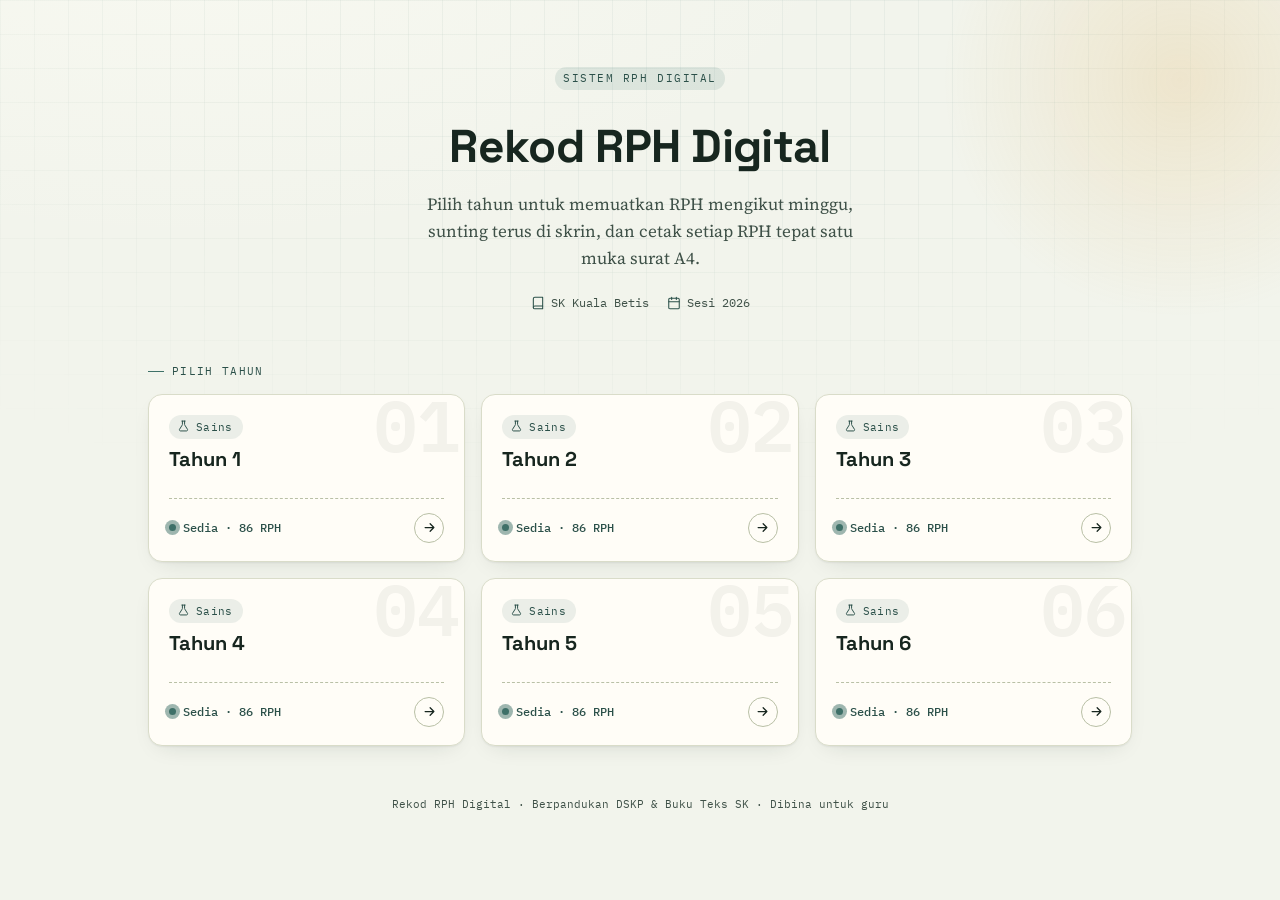
==== commit 3a48aa6f: "Merge pull request #4 from alimie/feat/rph-tahun1" ====
--- a/index.html
+++ b/index.html
@@ -37,8 +37,8 @@
 <section class="year-section" aria-label="Senarai tahun">
   <p class="section-label">Pilih Tahun</p>
   <div class="year-grid" id="yearGrid">
-    <!-- Tahun 1 -->
-    <div class="year-card is-disabled" role="group" aria-label="Tahun 1, akan datang">
+    <!-- Tahun 1 — active -->
+    <a class="year-card is-active" href="rph-sains-tahun1.html" aria-label="Tahun 1, Sains, sedia digunakan">
       <span class="year-num">01</span>
       <span class="subject-chip">
         <svg viewBox="0 0 24 24" fill="none" stroke-width="1.8" stroke-linecap="round" stroke-linejoin="round"><path d="M9 2h6M10 2v6.2a2 2 0 0 1-.4 1.2L4.8 17a2 2 0 0 0 1.6 3.2h11.2A2 2 0 0 0 19.2 17l-4.8-7.6A2 2 0 0 1 14 8.2V2"/></svg>
@@ -47,12 +47,12 @@
       <h2 class="year-card-title">Tahun 1</h2>
       <div class="status-row">
         <span class="status-text">
-          <svg viewBox="0 0 24 24" width="13" height="13" fill="none" stroke="currentColor" stroke-width="1.8" stroke-linecap="round" stroke-linejoin="round"><circle cx="12" cy="12" r="9"/><path d="M12 7v5l3 3"/></svg>
-          Akan datang
+          <span class="pulse-dot" aria-hidden="true"></span>
+          Sedia · 86 RPH
         </span>
         <span class="card-arrow"><svg viewBox="0 0 24 24" fill="none" stroke-width="2" stroke-linecap="round" stroke-linejoin="round"><path d="M5 12h14M13 6l6 6-6 6"/></svg></span>
       </div>
-    </div>
+    </a>
 
     <!-- Tahun 2 — active -->
     <a class="year-card is-active" href="rph-sains-tahun2.html" aria-label="Tahun 2, Sains, sedia digunakan">
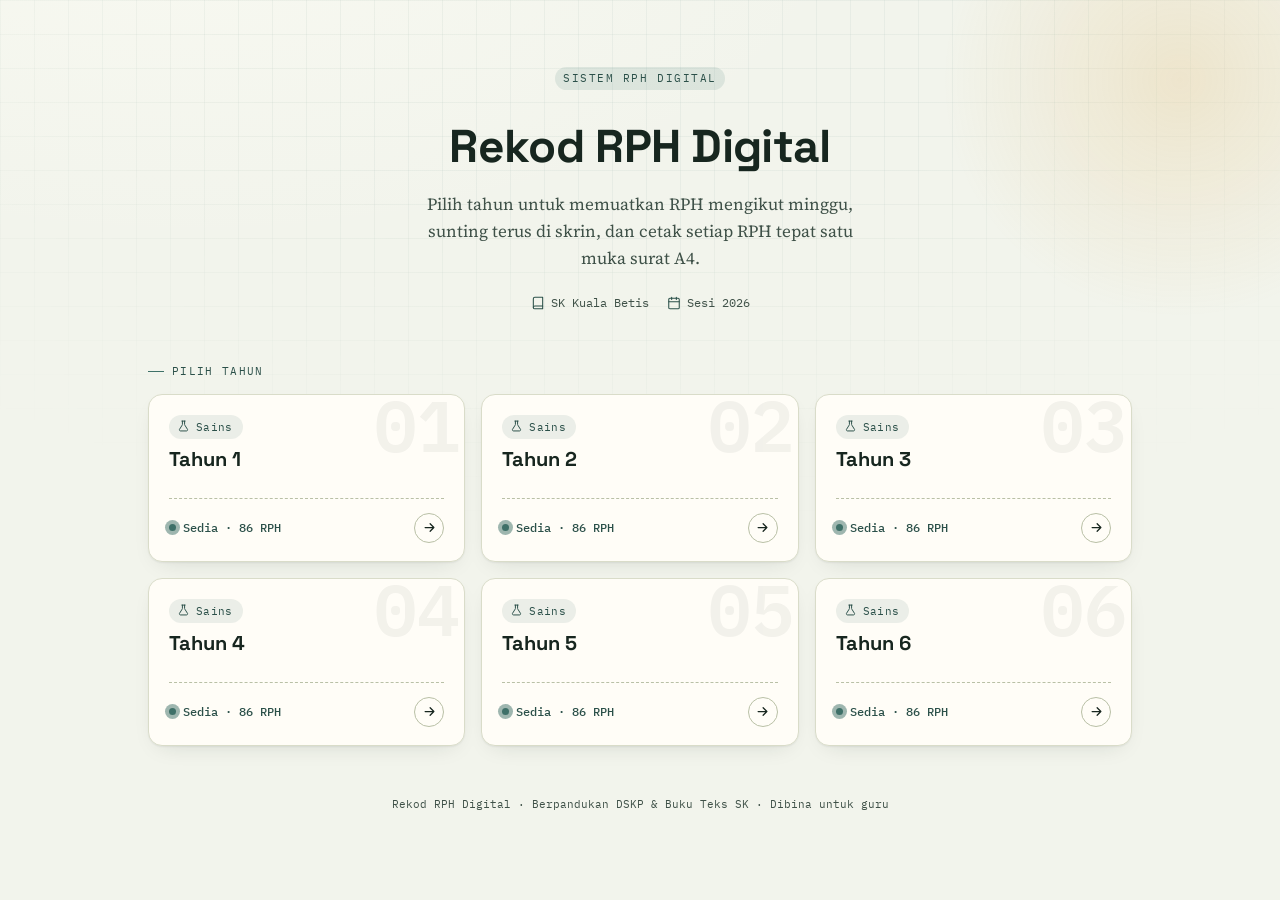
==== commit 135ab6dc: "Skopkan kunci simpanan ikut kurikulum + jadikan nilai boleh ubah satu sumber Dua perubahan berkaitan" ====
--- a/index.html
+++ b/index.html
@@ -145,5 +145,49 @@
   Rekod RPH Digital · Berpandukan DSKP &amp; Buku Teks SK · Dibina untuk guru
 </footer>
 
+<script src="assets/site.js"></script>
+<script>
+/* Selaraskan nilai yang berubah (sekolah, sesi, subjek, bilangan RPH) daripada
+   assets/site.js. Markup di atas kekal sebagai teks lalai, jadi halaman ini
+   masih terbaca dengan betul walaupun skrip ini tidak berjalan. */
+(function () {
+  "use strict";
+  var S = window.RPH_SITE;
+  if (!S) return;
+
+  function setLastText(container, value) {
+    if (!container) return;
+    if (value === undefined || value === null || value === "") return;
+    for (var i = container.childNodes.length - 1; i >= 0; i--) {
+      var node = container.childNodes[i];
+      if (node.nodeType === 3 && node.textContent.trim()) {
+        node.textContent = " " + value;
+        return;
+      }
+    }
+  }
+
+  var meta = document.querySelectorAll(".hero-meta span");
+  if (meta.length > 0) setLastText(meta[0], S.sekolah);
+  if (meta.length > 1 && S.sesi) setLastText(meta[1], "Sesi " + S.sesi);
+
+  var byYear = {};
+  (S.tahun || []).forEach(function (t) { byYear[String(t.tahun)] = t; });
+
+  Array.prototype.forEach.call(document.querySelectorAll(".year-card"), function (card) {
+    var numEl = card.querySelector(".year-num");
+    if (!numEl) return;
+    var y = String(parseInt((numEl.textContent || "").trim(), 10));
+    var info = byYear[y];
+    if (!info) return;
+    if (info.mataPelajaran) {
+      setLastText(card.querySelector(".subject-chip"), info.mataPelajaran);
+      card.setAttribute("aria-label", "Tahun " + y + ", " + info.mataPelajaran + ", sedia digunakan");
+    }
+    if (info.bil) setLastText(card.querySelector(".status-text"), "Sedia \u00b7 " + info.bil + " RPH");
+  });
+})();
+</script>
+
 </body>
 </html>
